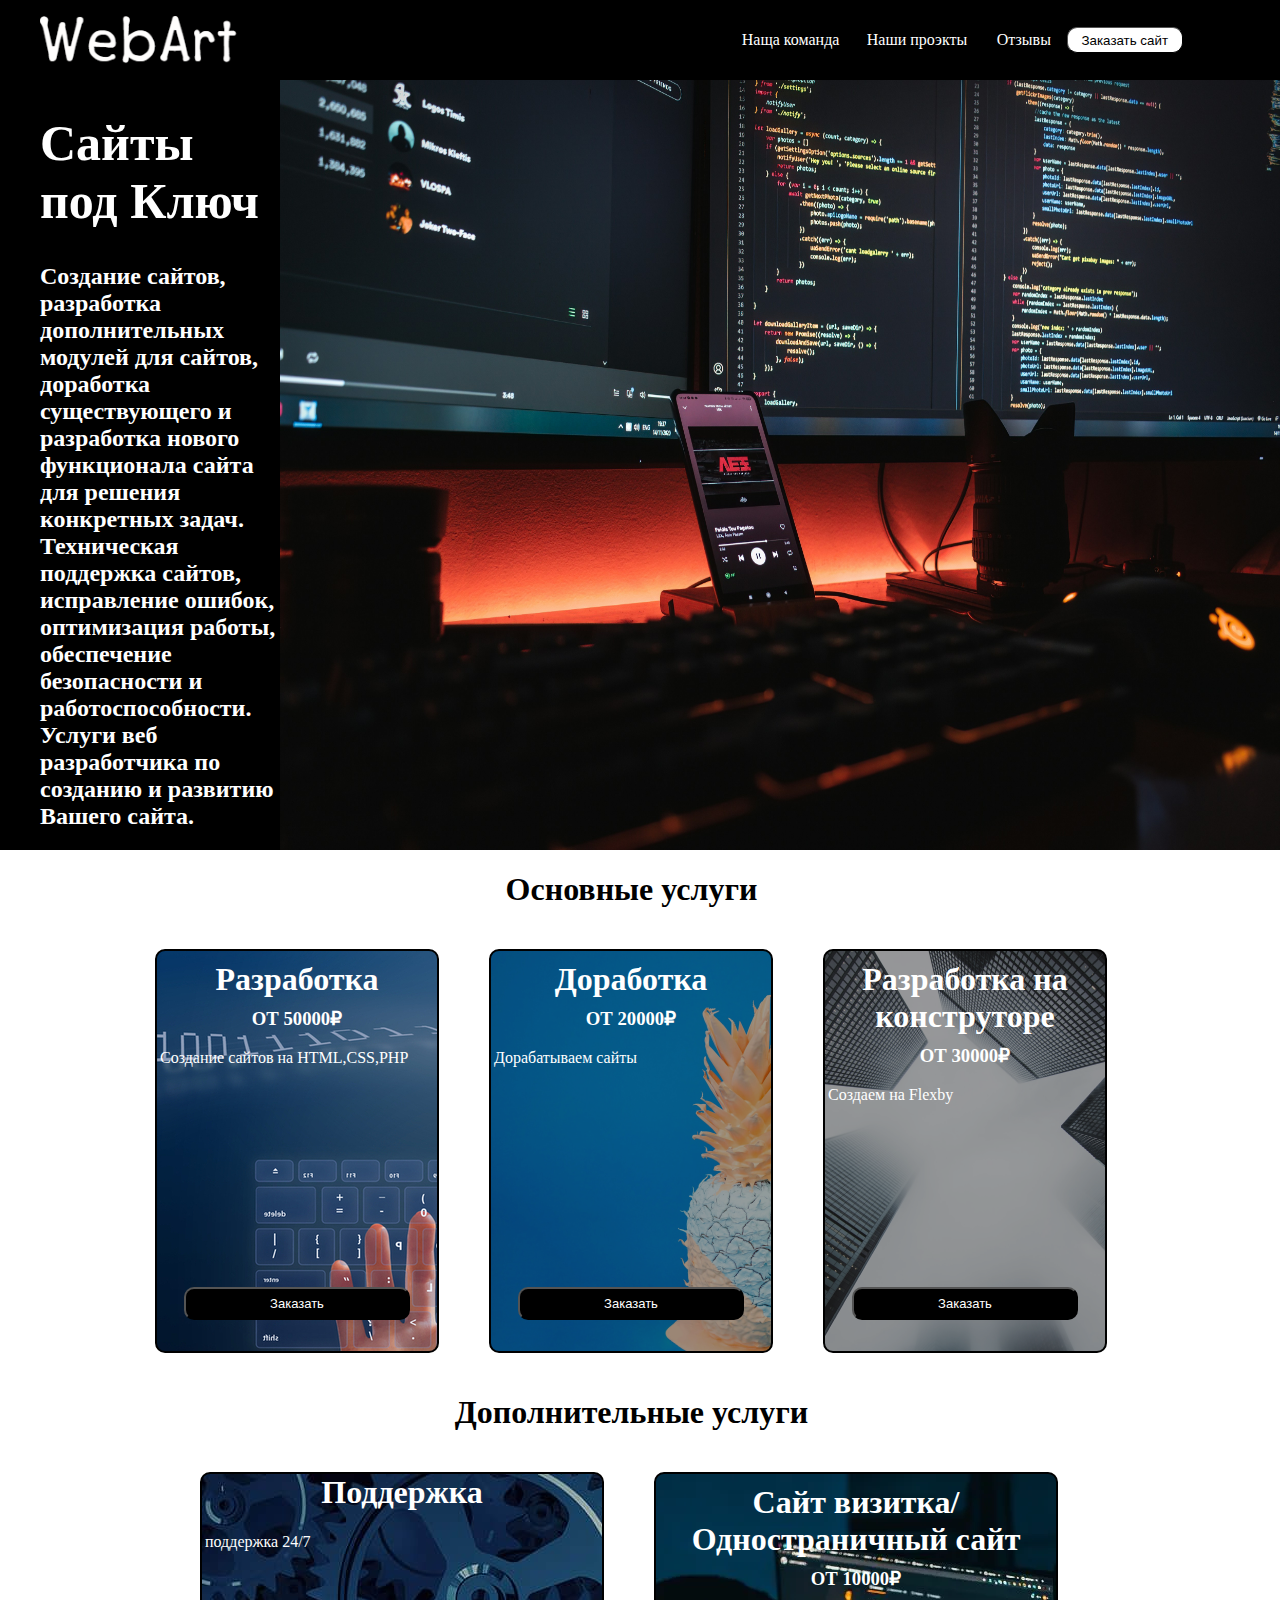
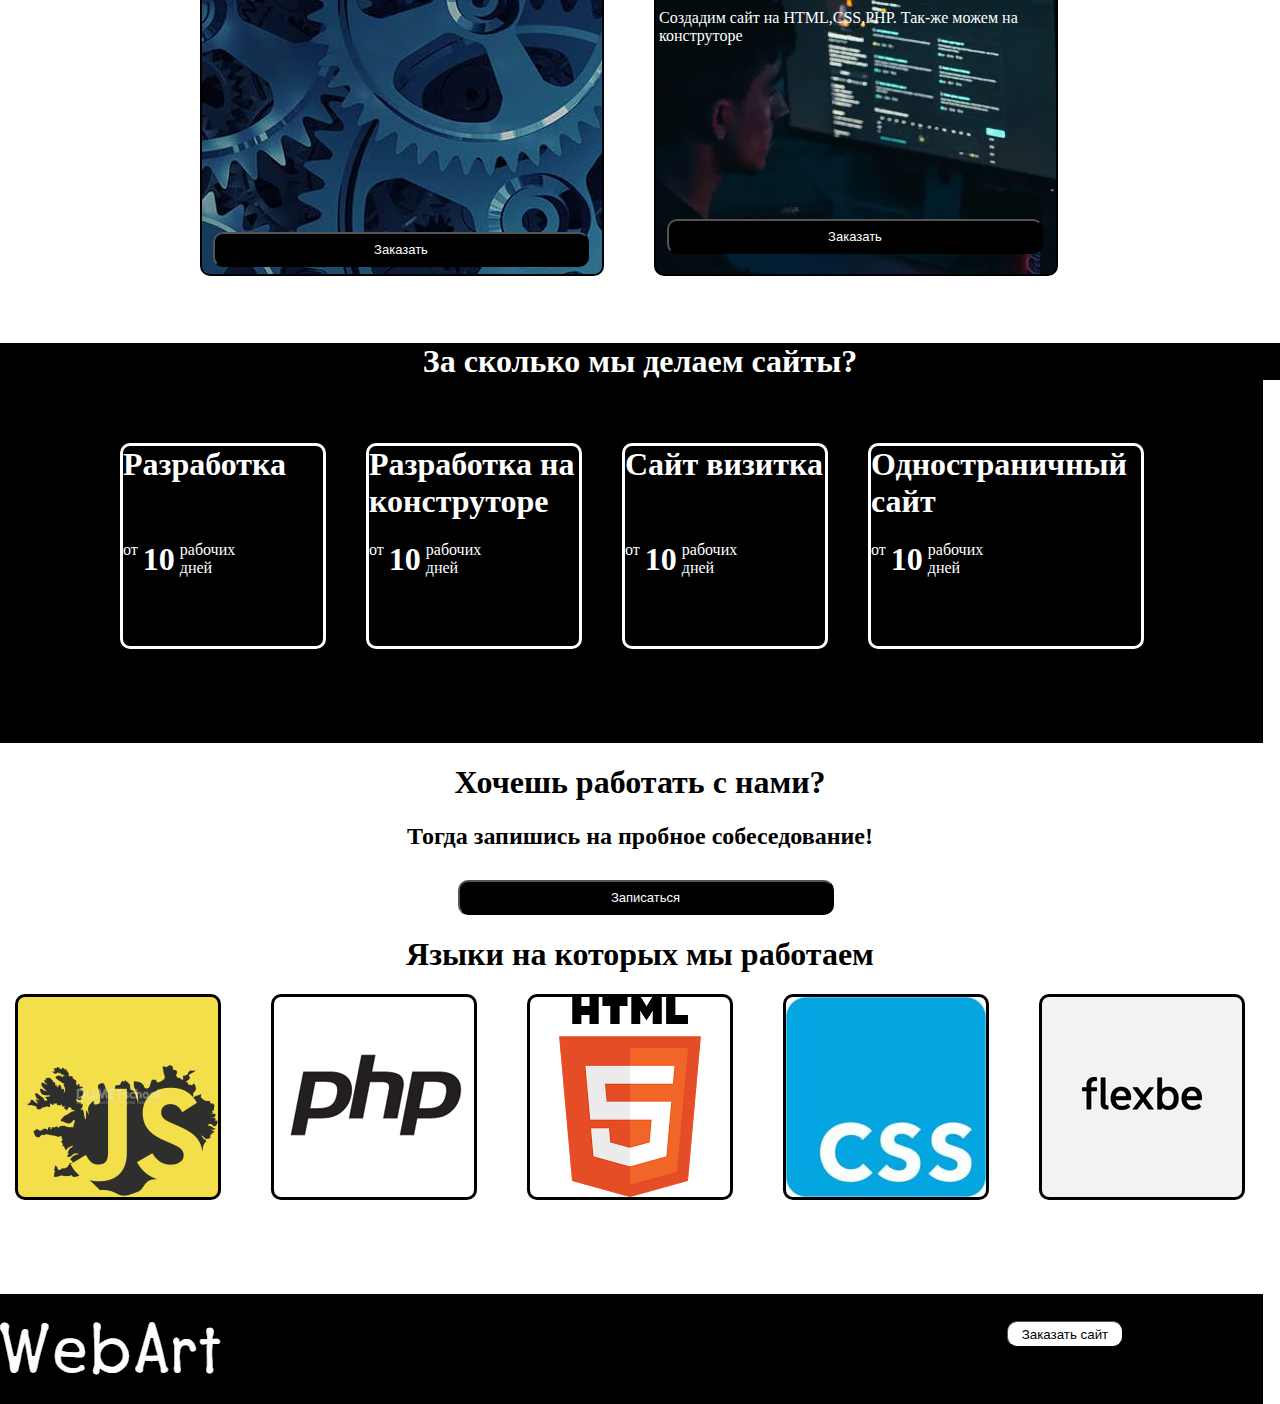
==== index.html @ 59c270d4 "Add files via upload" ====
<!DOCTYPE html>
<html lang="en">
<head>
    <meta charset="UTF-8">
    <meta name="viewport" content="width=device-width, initial-scale=1.0">
    <link rel="stylesheet" type="text/css" href="css/style.css" />
    <link rel="stylesheet" type="text/css" href="css/vid.css" />
    <title>CyberKids</title>
</head>
<body class="bod">
    <div class="header">
        <div class="headercenter">
            <a href="index.html"><img src="css/images/Вверх новый 2.png" class="kal"></a>   

            <div class="headerseredina">
                <a href="comanda.html" class="comanda">Наща команда</a>
                <a href="proecti.html" class="proecti">Наши проэкты</a>
                <a href="otzivi.html" class="otzivi">Отзывы</a>
            </div>

            <form action="zacaz.html">
            <button class="zakazatsayt">Заказать сайт</button>
            </form>
        </div>
    </div>
    <div class="posle">
        <div class="niz">
            <div class="alas">
                <h1 class="mom">Сайты под Ключ</h1>
                <h2 class="kol" >Создание сайтов, разработка дополнительных модулей для сайтов, доработка существующего и разработка нового функционала сайта для решения конкретных задач. Техническая поддержка сайтов, исправление ошибок, оптимизация работы, обеспечение безопасности и работоспособности. Услуги веб разработчика по созданию и развитию Вашего сайта.</h2>
            </div>
            <img src="css/images/chto-takoe-programmirovanie.jpg" class="zal">
        </div>
    </div>
    <div class="zeni">
        <center><h1 class="uslo" style="margin-bottom: 0px;">Основные услуги</h1></center>
        <div class="bog">
            <div class="formi">
                <center><h1 style="margin-top: 10px;margin-bottom: 0px;color: #FFFFFF">Разработка</h1></center>
                <center><h3 style="margin-top: 10px;color: #FFFFFF">ОТ 50000₽</h3></center>
                <li style="margin-left: 3px;color: #FFFFFF">Создание сайтов на HTML,CSS,PHP</li>
                <form action="razrabot.html"><button class="po">Заказать</button></form>
            </div>
            <div class="fo">
                <center><h1 style="margin-top: 10px;margin-bottom: 0px;color: #FFFFFF">Доработка</h1></center>
                <center><h3 style="margin-top: 10px;color: #FFFFFF">ОТ 20000₽</h3></center>
                <li style="margin-left: 3px;color: #FFFFFF">Дорабатываем сайты</li>
                <form action="dorabotka.html"><button class="o">Заказать</button></form>
            </div>
            <div class="f">
                <center><h1 style="margin-top: 10px;margin-bottom: 0px;color: #FFFFFF">Разработка на конструторе</h1></center>
                <center><h3 style="margin-top: 10px;color: #FFFFFF">ОТ 30000₽</h3></center>
                <li style="margin-left: 3px;color: #FFFFFF">Создаем на Flexby</li>
                <form action="lego.html"><button class="flo">Заказать</button></form>
            </div>
        </div>
        <center><h1 class="dopi" style="margin-top: 41px;margin-bottom: 0px;">Дополнительные услуги</h1></center>
        <div class="bog">
            <div class="l">
                <center><h1 style="margin-top: 10px;margin-top: 0px;color: #FFFFFF">Поддержка</h1></center>
                <li style="margin-left: 3px;color: #FFFFFF;margin-bottom: 51px;">поддержка 24/7</li>
                <form action="pod.html"><button class="yo">Заказать</button></form>
            </div>
            <div class="poylo">
                <center><h1 style="margin-top: 10px;margin-bottom: 0px;color: #FFFFFF">Сайт визитка/Одностраничный сайт</h1></center>
                <center><h3 style="margin-top: 10px;color: #FFFFFF">ОТ 10000₽</h3></center>
                <li style="margin-left: 3px;color: #FFFFFF">Создадим сайт на HTML,CSS,PHP. Так-же можем на конструторе</li>
                <form action="visit.html"><button class="poyl">Заказать</button></form>
            </div>
        </div>
    </div>
    <div class="jigf">
        <center><h1 style="margin-bottom: 0px;">За сколько мы делаем сайты?</h1></center>
    </div>
    <div class="vremya">
        <div class="vremya2">
            <h1 style="color: #FFFFFF;margin-top: 0px;">Разработка</h1>
            <div class="boginya" style="margin-top: 58px;">
                <div class="raz"><a style="color: #FFFFFF;">от</a></div>
                <div><h1 style="color: #FFFFFF;margin-top: 0px;margin-bottom: 0px;">10</h1></div>
                <div class="rab"><a style="color: #FFFFFF;">рабочих дней</a></div>
            </div>
        </div>
        <div class="vremya3">
            <h1 style="color: #FFFFFF;margin-top: 0px;">Разработка на конструторе</h1>
            <div class="boginya">
                <div class="raz"><a style="color: #FFFFFF;">от</a></div>
                <div><h1 style="color: #FFFFFF;margin-top: 0px;margin-bottom: 0px;">10</h1></div>
                <div class="rab"><a style="color: #FFFFFF;">рабочих дней</a></div>
            </div>
        </div>
        <div class="vremya4">
            <h1 style="color: #FFFFFF;margin-top: 0px;">Сайт визитка</h1>
            <div class="boginya" style="margin-top: 58px;">
                <div class="raz"><a style="color: #FFFFFF;">от</a></div>
                <div><h1 style="color: #FFFFFF;margin-top: 0px;margin-bottom: 0px;">10</h1></div>
                <div class="rab"><a style="color: #FFFFFF;">рабочих дней</a></div>
            </div>
        </div>
        <div class="vremya5">
            <h1 style="color: #FFFFFF;margin-top: 0px;">Одностраничный сайт</h1>
            <div class="boginya">
                <div class="raz"><a style="color: #FFFFFF;">от</a></div>
                <div><h1 style="color: #FFFFFF;margin-top: 0px;margin-bottom: 0px;">10</h1></div>
                <div class="rab"><a style="color: #FFFFFF;">рабочих дней</a></div>
            </div>
        </div>
    </div>
    <form action="zapisrabota.html">
        <center><h1>Хочешь работать с нами?</h1></center>
        <center><h2>Тогда запишись на пробное собеседование!</h2></center>
        <center><button class="youir">Записаться</button></center>
    </form>
<div>
    <center><h1>Языки на которых мы работаем</h1></center>
<div class="not">
    <div class="folk">
        <div class="tn">

        </div>
        <div class="ton">

        </div>
        <div class="tonic">

        </div>
    </div>
    <div class="folk">
        <div class="toni">

        </div>
        <div class="on">

        </div>
    </div>
</div>
</div>
    <div class="nro">
        <div>
            <img src="css/images/Вверх новый 2.png" style="margin-top: 10px;">
        </div>
        <form action="zacaz.html" class="kglh">
            <button class="zak">Заказать сайт</button>
        </form>
    </div>
</body>
</html>
---- css/style.css ----
.bod {
    margin-top: 0px;
    margin-right: 0px;
    margin-left: 0px;
    margin-bottom: 0px;
    background-color: rgb(255, 255, 255);
}

.bd {
    margin-top: 0px;
    margin-right: 0px;
    margin-left: 0px;
    margin-bottom: 0px;
    background-color: rgb(0, 0, 0);
}

.header {
    background-color: black;
}

.headercenter {
    height: 80px;
    display: flex;
    margin-left: 0px;
    margin-right: 0px;
}

.zakazatsayt {
    color: rgb(0, 0, 0);
    margin-left: 20px;
    margin-top: 27px;
    border-radius: 10px;
    background-color: rgb(255, 255, 255);
    border-color: rgb(0, 0, 0);
    width: 116px;
    height: 26px;
    border-left-width: 1px;
    border-bottom-width: 1px;
    border-right-width: 1px;
    border-top-width: 1px;

}

.headerseredina {
    display: flex;
    margin-left: 994px;
}

.comanda {
    text-decoration: none;
    color: rgb(255, 255, 255);
    width: 105px;
    margin-top: 31px;
    margin-left: 200px;
    height: 10px;
}

.proecti {
    text-decoration: none;
    color: rgb(255, 255, 255);
    width: 110px;
    margin-top: 31px;
    margin-left: 20px;
    height: 10px;
}

.otzivi{
    text-decoration: none;
    color: rgb(255, 255, 255);
    width: 50px;
    margin-top: 31px;
    margin-left: 20px;
    height: 10px;
}

.zapisrabota {
    text-decoration: none;
    color: rgb(255, 255, 255);
    width: 80px;
    margin-top: 21px;
    margin-left: 30px;
    height: 34px;
}

.comanda:hover {
    color: #0a7500;
    font-size: 17px;
}

.otzivi:hover {
    color: #0a7500;
    font-size: 17px;
}

.proecti:hover {
    color: #0a7500;
    font-size: 17px;
}

.niz{
    background-color: black;
    display: flex;
    flex-direction: row;
}

.zal{
    width: 1226px;
    margin-left: 0px;

}

.posle {
    margin-top: 0px;

}

.mom {
    color: rgb(255, 255, 255);
    font-size: 50px;
    margin-left: 145px;
}

.kol {
    color: rgb(255, 255, 255);
    margin-left: 40px;

}

.zakazatsaytsered {
    color: rgb(255, 255, 255);
    background-color: black;
    border-color: rgb(255, 255, 255);
    border-radius: 10px;
    width: 146px;
    height: 28px;
    margin-left: 250px;
}

.zeni {
    background-color: rgb(255, 255, 255);
    height: 1050px;
    width: 1903px;
}

.formi {
    margin-left: 475px;
    width: 280px;
    border-width:2px;
    border-style:solid;
    border-color:black;
    border-radius: 10px;
    height: 400px;
    margin-top: 41px;
    background-image: url(images/pasted_image_0.png);
}

.kal {
    height: 80px;
    margin-left: 40px;
}

.fo {
    margin-left: 50px;
    width: 280px;
    border-width:2px;
    border-style:solid;
    border-color:black;
    border-radius: 10px;
    height: 400px;
    margin-top: 41px;
    background-image: url(images/card2.png);
}

.f{
    width: 280px;
    margin-left: 50px;
    border-width:2px;
    border-style:solid;
    border-color:black;
    border-radius: 10px;
    height: 400px;
    margin-top: 41px;
    background-image: url(images/card1.png);
}

.po {
    background-color: rgb(0, 0, 0);
    color: rgb(255, 255, 255);
    border-color: rgb(0, 0, 0);
    border-radius: 10px;
    font-size: 13px;
    margin-top: 220px;
    width: 226px;
    height: 33px;
    margin-left: 27px;


}

.o {
    background-color: rgb(0, 0, 0);
    color: rgb(255, 255, 255);
    border-color: rgb(0, 0, 0);
    border-radius: 10px;
    width: 226px;
    height: 33px;
    margin-left: 27px;
    font-size: 13px;
    margin-top: 220px;

}

.flo {
    background-color: rgb(0, 0, 0);
    color: rgb(255, 255, 255);
    border-color: rgb(0, 0, 0);
    border-radius: 10px;
    width: 226px;
    height: 33px;
    margin-left: 27px;
    font-size: 13px;
    margin-top: 183px;

}

.bog {
    display: flex;
    flex-direction: row;

}

.l {
    width: 400px;
    margin-left: 520px;
    border-width:2px;
    border-style:solid;
    border-color:black;
    border-radius: 10px;
    height: 400px;
    margin-top: 41px;
    background-image: url(images/15d80bf281f0486763940e92e4c9e534.jpg);
}

.yo {
    background-color: rgb(0, 0, 0);
    color: rgb(255, 255, 255);
    border-color: rgb(0, 0, 0);
    border-radius: 10px;
    width: 376px;
    height: 35px;
    font-size: 13px;
    margin-left: 11px;
    margin-top: 230px;
}

.poylo {
    width: 400px;
    margin-left: 50px;
    border-width:2px;
    border-style:solid;
    border-color:black;
    border-radius: 10px;
    height: 400px;
    margin-top: 41px;
    background-image: url(images/dop.png);
}

.poyl {
    background-color: rgb(0, 0, 0);
    color: rgb(255, 255, 255);
    border-color: rgb(0, 0, 0);
    border-radius: 10px;
    width: 376px;
    height: 35px;
    font-size: 13px;
    margin-left: 11px;
    margin-top: 174px;
}

.vremya {
    background-color: rgb(0, 0, 0);
    height: 363px;
    width: 1903px;
    display: flex;
    flex-direction: row;
}

.vremya2 {
    width: 200px;
    height: 200px;
    margin-top: 63px;
    margin-left: 440px;
    border-color: rgb(255, 255, 255);
    border-radius: 10px;
    border-style: solid;

}

.raz {
    margin-right: 5px;

}

.rab {
    width: 40px;
    margin-left: 5px;
}

.vremya3 {
    width: 210px;
    height: 200px;
    margin-top: 63px;
    margin-left: 40px;
    border-color: rgb(255, 255, 255);
    border-radius: 10px;
    border-style: solid;

}

.vremya4 {
    width: 200px;
    height: 200px;
    margin-top: 63px;
    margin-left: 40px;
    border-color: rgb(255, 255, 255);
    border-radius: 10px;
    border-style: solid;

}

.vremya5 {
    width: 270px;
    height: 200px;
    margin-top: 63px;
    margin-left: 40px;
    border-color: rgb(255, 255, 255);
    border-radius: 10px;
    border-style: solid;

}

.not {
    display: flex;
    flex-direction: row;
    height: 300px;
    width: 1903px;
    background-color: rgb(255, 255, 255);
   
}

.ton {
    border-color: rgb(0, 0, 0);
    border-radius: 10px;
    border-style: solid;
    width: 210px;
    height: 200px;
    background-image: url(images/1b52f7a102851337f2502b6d24accdfa.png);
    margin-left: 50px;

}

.tonic {    
    border-color: rgb(0, 0, 0);
    border-radius: 10px;
    border-style: solid;
    width: 210px;
    height: 200px;
    background-image: url(images/html5.png);
    margin-left: 50px;

}

.toni {
    border-color: rgb(0, 0, 0);
    border-radius: 10px;
    border-style: solid;
    width: 210px;
    height: 200px;
    background-image: url(images/bc562e13d1c90cf468da42d1bd168fab.jpg);
    margin-left: 50px;

}

.on {
    border-color: rgb(0, 0, 0);
    border-radius: 10px;
    border-style: solid;
    width: 210px;
    height: 200px;
    background-image: url(images/medium_65711d03931c5a42e90e6a0a40b95eaa.jpg);
    margin-left: 50px;

}

.tn {
    border-color: rgb(0, 0, 0);
    border-radius: 10px;
    border-style: solid;
    width: 210px;
    height: 200px;
    background-image: url(images/Variabel-Dalam-pemrograman-Javascript.jpg);
    margin-left: 300px;

}

.nro {
    background-color: rgb(0, 0, 0);
    height: 110px;
    width: 1903px;
    display: flex;
    flex-direction: row;
}

.zak {
    color: rgb(0, 0, 0);
    margin-left: 1550px;
    margin-top: 27px;
    border-radius: 10px;
    background-color: rgb(255, 255, 255);
    border-color: rgb(0, 0, 0);
    width: 116px;
    height: 26px;
    border-left-width: 1px;
    border-bottom-width: 1px;
    border-right-width: 1px;
    border-top-width: 1px;
}

.nitrom {
    margin-left: 1270px;
    margin-left: 1270px;
    margin-right: 40px;

}

.vibor {
    display: flex;
    flex-direction: column;
}

.vibori {
    width: 246px;
    height: 31px;
    margin-bottom: 10px;
    border-radius: 10px;
    color: rgb(0, 0, 0);
    background-color: rgb(255, 255, 255);
}

.viborin {
    width: 246px;
    height: 31px;
    margin-bottom: 10px;
    border-radius: 10px;
}

.vibo {
    width: 246px;
    height: 31px;
    margin-bottom: 10px;
    border-radius: 10px;
}

.vib {
    width: 246px;
    height: 31px;
    margin-bottom: 10px;
    border-radius: 10px;
}

.vb {
    width: 246px;
    height: 31px;
    border-radius: 10px;
}

.bodali {
    background-repeat: no-repeat;
    background-size: cover;
    background-color: black;
    margin-top: 0px;
    margin-right: 0px;
    margin-left: 0px;
    margin-bottom: 0px;
}

.pif {
    display: flex;
    flex-direction: column;
    width: 305px;
    border-color: rgb(0, 0, 0);
    border-radius: 10px;
    border-style: solid;
}

.imya {
    margin-top: 0px;
    margin-bottom: 16px;
    color: rgb(255, 255, 255);
}

.n {
    margin-bottom: 8px;
    padding-right: 8px;
    padding-top: 8px;
    padding-bottom: 8px;
    padding-left: 8px;
    border-bottom-width: 1px;
    border-left-width: 1px;
    border-top-width: 1px;
    border-right-width: 1px;
    border-radius: 10px;


}

.e{
    margin-bottom: 8px;
    padding-right: 8px;
    padding-top: 8px;
    padding-bottom: 8px;
    padding-left: 8px;
    border-bottom-width: 1px;
    border-left-width: 1px;
    border-top-width: 1px;
    border-right-width: 1px;
    border-radius: 10px;

}

.p{
    margin-bottom: 8px;
    padding-right: 8px;
    padding-top: 8px;
    padding-bottom: 8px;
    padding-left: 8px;
    border-bottom-width: 1px;
    border-left-width: 1px;
    border-top-width: 1px;
    border-right-width: 1px;
    border-radius: 10px;

}

.oooo {
    padding-left: 8px;
    padding-top: 0px;
    padding-right: 8px;
    padding-bottom: 0px;
    border-bottom-width: 0px;
    border-right-width: 0px;
    border-top-width: 0px;
    border-left-width: 0px;
    height: 27px;
    width: 200px;
    border-radius: 10px;
    background-color: rgb(255, 255, 255);
    margin-top: 15px;
    margin-bottom: 0px;
    color: #000000;
    margin-left: 55px;

}

.razrab {
    border-color: rgb(255, 255, 255);
    border-radius: 10px;
    border-style: solid;
    width: 315px;
    height: 230px;
}

.razrabi {
    border-color: rgb(255, 255, 255);
    border-radius: 10px;
    border-style: solid;
    width: 315px;
    height: 250px;
}

.shkola {
    background-color: black;
    height: 1000px;
    width: 1903px;
}

.ribo {
    width: 800px;
}

.youir {
    background-color: rgb(0, 0, 0);
    color: rgb(255, 255, 255);
    border-color: rgb(0, 0, 0);
    border-radius: 10px;
    width: 376px;
    height: 35px;
    font-size: 13px;
    margin-left: 11px;
    margin-top: 10px;
}

.jigf {
    background-color: #000000;
    color: #ffffff;
}

.uslo {
    margin-left: auto;
}

.folk {
    display: flex;
    flex-direction: row;
}
---- css/vid.css ----
@media screen and (max-width:  1680px) {
    .mom {
        margin-left: 40px;
    } 

    .zal {
        width: 1141px;
    }

    .headerseredina {
        margin-left: 670px;
    }

    .formi {
        margin-left: 350px;
    }

    .l {
        margin-left: 385px;
    }

    .bog {
        width: 1440px;
    }

    .vremya2 {
        margin-left: 310px;
    }

    .vremya {
        width: 1640px;
    }

    .not {
        width: 1640px;
    }

    .tn {
        margin-left: 200px;
    }

    .zak {
        margin-left: 1150px;

    }

    .nro {
        width: 1640px;
    }
    
    .boginya {
        width: 100px;
        display: flex;
        flex-direction: row;
    }

    .zeni {
        width: 1640px;
    }

}

@media screen and (max-width:  1600px) {
    .mom {
        margin-left: 40px;
    } 

    .zal {
        width: 1141px;
    }

    .headerseredina {
        margin-left: 600px;
    }

    .formi {
        margin-left: 350px;
    }

    .l {
        margin-left: 385px;
    }

    .bog {
        width: 1583px;
    }

    .vremya2 {
        margin-left: 310px;
    }

    .vremya {
        width: 1583px;
    }

    .not {
        width: 1583px;
    }

    .tn {
        margin-left: 200px;
    }

    .zak {
        margin-left: 1070px;

    }

    .nro {
        width: 1583px;
    }
    
    .boginya {
        width: 100px;
        display: flex;
        flex-direction: row;
    }

    .zeni {
        width: 1583px;
    }

}

@media screen and (max-width:  1440px) {
    .mom {
        margin-left: 40px;
    } 

    .zal {
        width: 1141px;
    }

    .headerseredina {
        margin-left: 450px;
    }

    .formi {
        margin-left: 250px;
    }

    .l {
        margin-left: 285px;
    }

    .bog {
        width: 1423px;
    }

    .vremya2 {
        margin-left: 210px;
    }

    .vremya {
        width: 1423px;
    }

    .not {
        width: 1423px;
    }

    .tn {
        margin-left: 100px;
    }

    .zak {
        margin-left: 930px;

    }

    .nro {
        width: 1423px;
    }
    
    .boginya {
        width: 100px;
        display: flex;
        flex-direction: row;
    }

    .zeni {
        width: 1423px;
    }

}

@media screen and (max-width:  1366px) {
    .mom {
        margin-left: 40px;
    } 

    .zal {
        width: 1090px;
    }

    .headerseredina {
        margin-left: 370px;
    }

    .formi {
        margin-left: 250px;
    }

    .l {
        margin-left: 285px;
    }

    .bog {
        width: 1349px;
    }

    .vremya2 {
        margin-left: 210px;
    }

    .vremya {
        width: 1349px;
    }

    .not {
        width: 1349px;
    }

    .tn {
        margin-left: 30px;
    }

    .zak {
        margin-left: 860px;

    }

    .nro {
        width: 1349px;
    }
    
    .boginya {
        width: 100px;
        display: flex;
        flex-direction: row;
    }

    .zeni {
        width: 1349px;
    }

}

@media screen and (max-width:  1280px) {
    .mom {
        margin-left: 40px;
    } 

    .zal {
        width: 1000px;
    }

    .headerseredina {
        margin-left: 300px;
    }

    .formi {
        margin-left: 155px;
    }

    .l {
        margin-left: 200px;
    }

    .bog {
        width: 1263px;
    }

    .vremya2 {
        margin-left: 120px;
    }

    .vremya {
        width: 1263px;
    }

    .not {
        width: 1263px;
    }

    .tn {
        margin-left: 30px;
    }

    .zak {
        margin-left: 780px;

    }

    .nro {
        width: 1263px;
    }
    
    .boginya {
        width: 100px;
        display: flex;
        flex-direction: row;
    }

    .zeni {
        width: 1263px;
    }

    .tn {
        width: 200px;
        margin-left: 15px;
    }

    .ton {
        width: 200px;
    
    }
    
    .tonic {    
        width: 200px;
    
    }
    
    .toni {
        width: 200px;
    
    }
    
    .on {
        width: 200px;   
    
    }
    
}

@media screen and (max-width:  1128px) {
    .mom {
        margin-left: 40px;
    } 

    .zal {
        width: 860px;
    }

    .headerseredina {
        margin-left: 150px;
    }

    .formi {
        margin-left: 80px;
    }

    .l {
        margin-left: 140px;
    }

    .bog {
        width: 1111px;
    }

    .vremya2 {
        margin-left: 40px;
    }

    .vremya {
        width: 1111px;
    }

    .not {
        width: 1111px;
        flex-direction: column;
        height: 500px;
    }

    .tn {
        margin-left: 30px;
        margin-left: 190px;
    }

    .zak {
        margin-left: 620px;

    }

    .nro {
        width: 1111px;
    }
    
    .boginya {
        width: 100px;
        display: flex;
        flex-direction: row;
    }

    .zeni {
        width: 1111px;
    }

    .tn {
        width: 200px;
        margin-left: 190px;
    }

    .ton {
        width: 200px;
    
    }
    
    .tonic {    
        width: 200px;
    
    }
    
    .toni {
        width: 200px;
        margin-left: 300px;
        margin-top: 20px;
    
    }
    
    .on {
        width: 200px; 
        margin-top: 20px;  
    
    }
    
}

@media screen and (max-width:  1024px) {
    .mom {
        margin-left: 40px;
    } 

    .zal {
        width: 755px;
    }

    .headerseredina {
        margin-left: 40px;
    }

    .formi {
        margin-left: 30px;
    }

    .l {
        margin-left: 70px;
    }

    .bog {
        width: 1007px;
    }

    .vremya2 {
        margin-left: 10px;
    }

    .vremya3 {
        margin-left: 30px;
    }

    .vremya4 {
        margin-left: 30px;
    }

    .vremya5 {
        margin-left: 30px;
    }

    .vremya {
        width: 1007px;
    }

    .not {
        width: 1007px;
        flex-direction: column;
        height: 500px;
    }

    .tn {
        margin-left: 30px;
        margin-left: 150px;
    }

    .zak {
        margin-left: 520px;

    }

    .nro {
        width: 1007px;
    }
    
    .boginya {
        width: 100px;
        display: flex;
        flex-direction: row;
    }

    .zeni {
        width: 1007px;
    }

    .tn {
        width: 200px;
        margin-left: 190px;
    }

    .ton {
        width: 200px;
    
    }
    
    .tonic {    
        width: 200px;
    
    }
    
    .toni {
        width: 200px;
        margin-left: 260px;
        margin-top: 20px;
    
    }
    
    .on {
        width: 200px; 
        margin-top: 20px;  
    
    }
    
}

@media screen and (max-width:  800px) {
    .mom {
        margin-left: 210px;
    } 

    .zal {
        display: none;
    }

    .headerseredina {
        margin-left: 0px;
    }

    .comanda {
        margin-left: 130px;
    }

    .kal {
    margin-left: 0px;
    width: 200px;
    height: 60px;

    }

    .formi {
        margin-left: 15px;
        width: 240px;
    }

    .fo {
        margin-left: 15px;
        width: 240px;
    }

    .f {
        margin-left: 15px;
        width: 240px;
    }

    .l {
        margin-left: 35px;
        width: 350px;
    }

    .poylo {
        margin-left: 10px;
        width: 350px;

    }

    .po {
        margin-left: 7px;
        margin-top: 202px;
    }

    .o {
        margin-left: 7px;
    }

    .flo {
        margin-left: 7px;
    }

    .yo {
        width: 331px;
        margin-top: 218px;
    }

    .poyl {
        width: 331px;
    }

    .bog {
        width: 783px;
    }

    .vremya2 {
        margin-left: 40px;
    }

    .vremya3 {
        margin-left: 30px;
    }

    .vremya4 {
        margin-left: 30px;
    }

    .vremya5 {
        display: none;
    }

    .vremya {
        width: 783px;
    }

    .not {
        width: 783px;
        flex-direction: column;
        height: 500px;
    }

    .tn {
        margin-left: 30px;
        margin-left: 150px;
    }

    .zak {
        margin-left: 300px;

    }

    .nro {
        width: 783px;
    }
    
    .boginya {
        width: 100px;
        display: flex;
        flex-direction: row;
    }

    .zeni {
        width: 783px;
    }

    .tn {
        width: 200px;
        margin-left: 30px;
    }

    .ton {
        width: 200px;
    
    }
    
    .tonic {    
        width: 200px;
    
    }
    
    .toni {
        width: 200px;
        margin-left: 150px;
        margin-top: 20px;
    
    }
    
    .on {
        width: 200px; 
        margin-top: 20px;  
    
    }

    .kglh {
        width: 400px;
    }
    
}































@media screen and (max-width:  370px){
    
    .headercenter{
        margin-left: 0px;
        flex-direction: column;
    }

    .kal {
        margin-left: 49px;
    }

    .comanda {
        margin-left: 17px;
        margin-right: 30px;
        margin-top: 10px;
    }

    .proecti {
        margin-left: 0px;
        margin-right: 30px;
        margin-top: 10px;
    }

    .otzivi {
        margin-left: 0px;
        margin-top: 10px;
    }

    .mom{
        margin-left: 50px;
        width: 300px;
        margin-top: 0px;
    } 

    .bog{
        flex-direction: column;
        width: 70px;
    }

    .formi {
        margin-left: 50px;
    }

    .l {
        margin-left: 50px;
        width: 284px;
    
    }

    .yo {
        width: 226px;
        margin-left: 27px;
    }

    .poyl {
        margin-top: 130px;
        width: 242px;
        margin-left: 27px;
    }

    .poylo {
        width: 284px;
    }

    .vremya {
        margin-top: 1350px;
    }

    .dopi{
        width: 370;
    }

    .uslo{
        width: 370px;
    }

    .cen {
        width: 370px;
    }

    .vremya {
        flex-direction: column;
        height: 1350px;
        width: 370px;
    }

    .vremya2 {
        margin-left: 80px;
    }

    .vremya3 {
        margin-left: 70px;
    }
    
    .vremya4 {
        margin-left: 80px;
    }
    .vremya5 {
        margin-left: 60px;
    }

    .zal {
        display: none;
    }

    .not {
        flex-direction: column;
        height: 1200px;
        width: 370px;
    }

    .tn {
        margin-left: 80px;
    }

    .ton{
        margin-top: 30px;
        margin-left: 80px;
    }

    .tonic {
        margin-top: 30px;
        margin-left: 80px;
    }

    .toni {
        margin-top: 30px;
        margin-left: 80px;
    }

    .on {
        margin-top: 30px;
        margin-left: 80px;
    }

    .nitron {
        margin-left: 0px;
    }

    .nro {
        width: 370px;
        height: 500px;
        flex-direction: column;
    }

    .nitrom {
        margin-left: 0px;
    }

    .headerseredina {
        width: 370px;
    }

    .zakazatsayt {
        margin-left: 134px;
    }

    .zeni {
        width: 370px;
    }

    .razrab {
        margin-top: 100px;
    }

    .razrabi {
        margin-top: 100px;
    }

    .alas {
        margin-top: 100px;
    } 

    .joj {
        margin-top: 100px;
    }

    
}
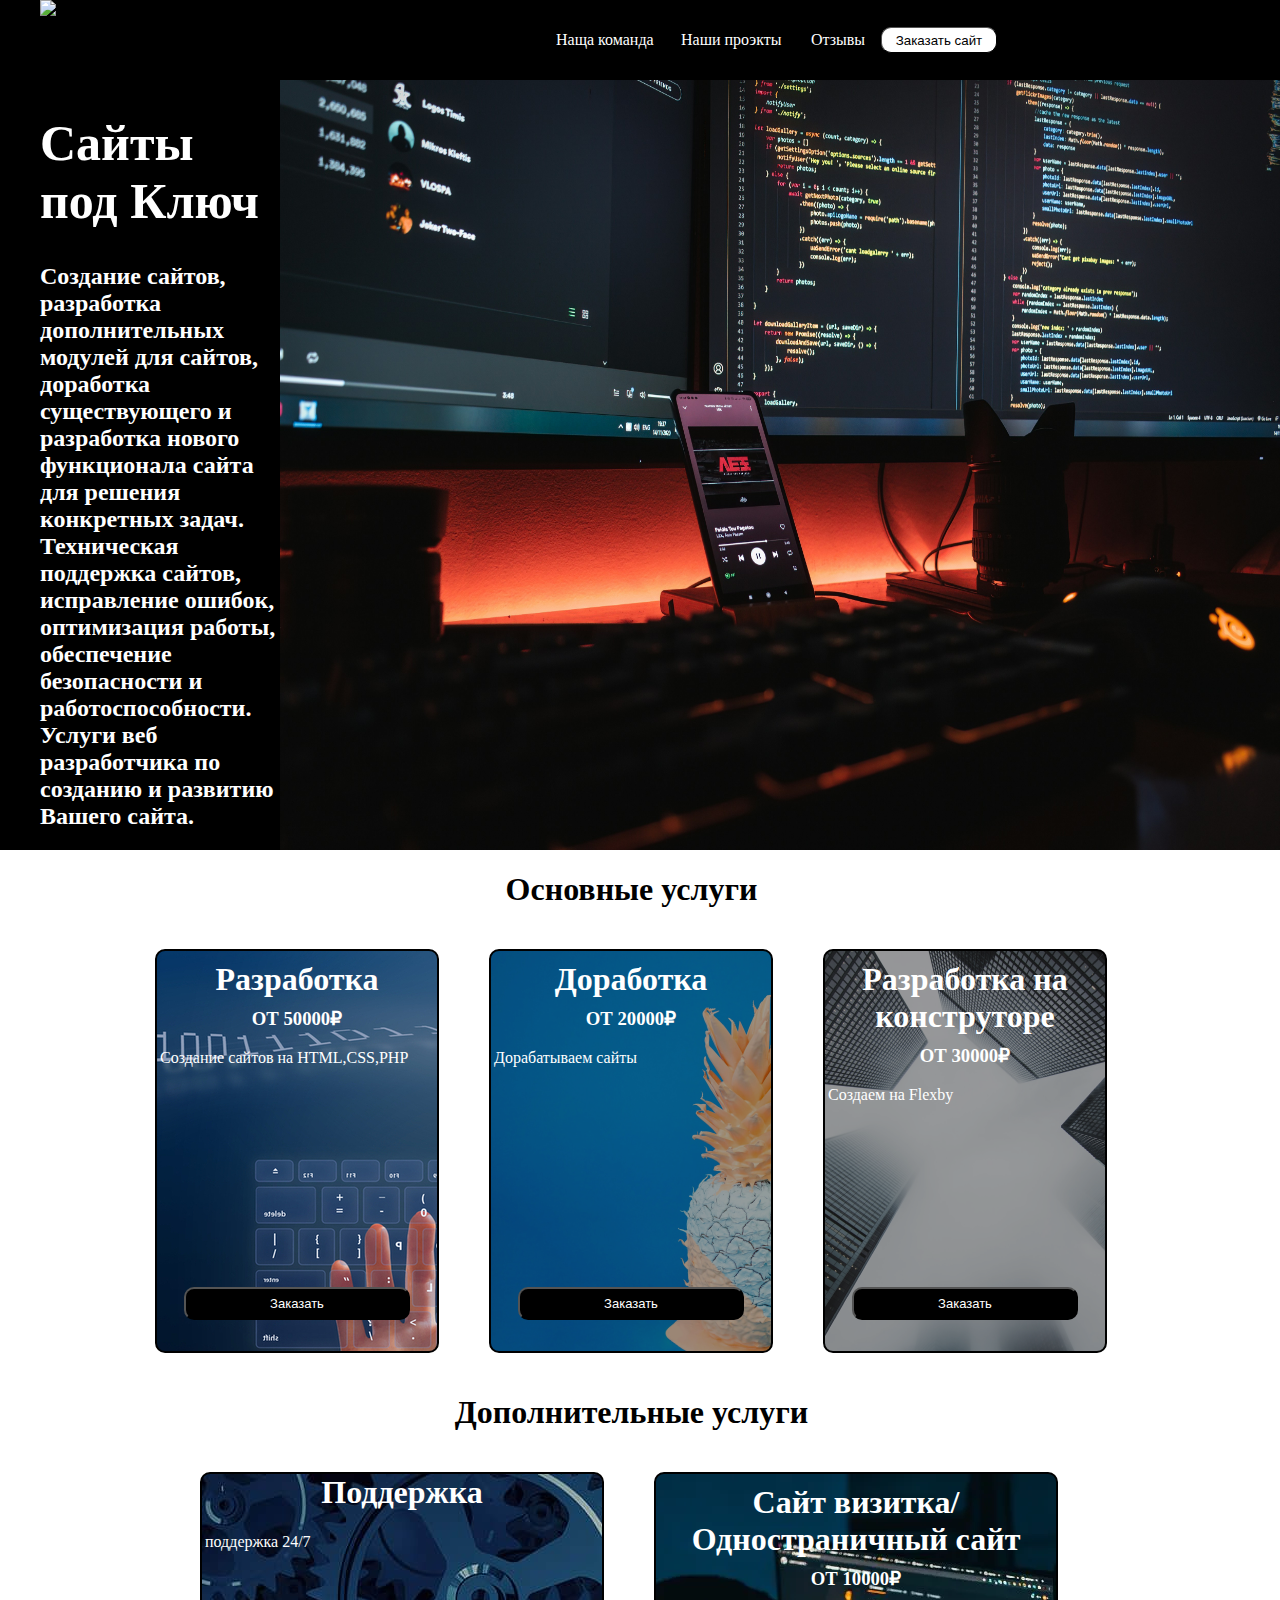
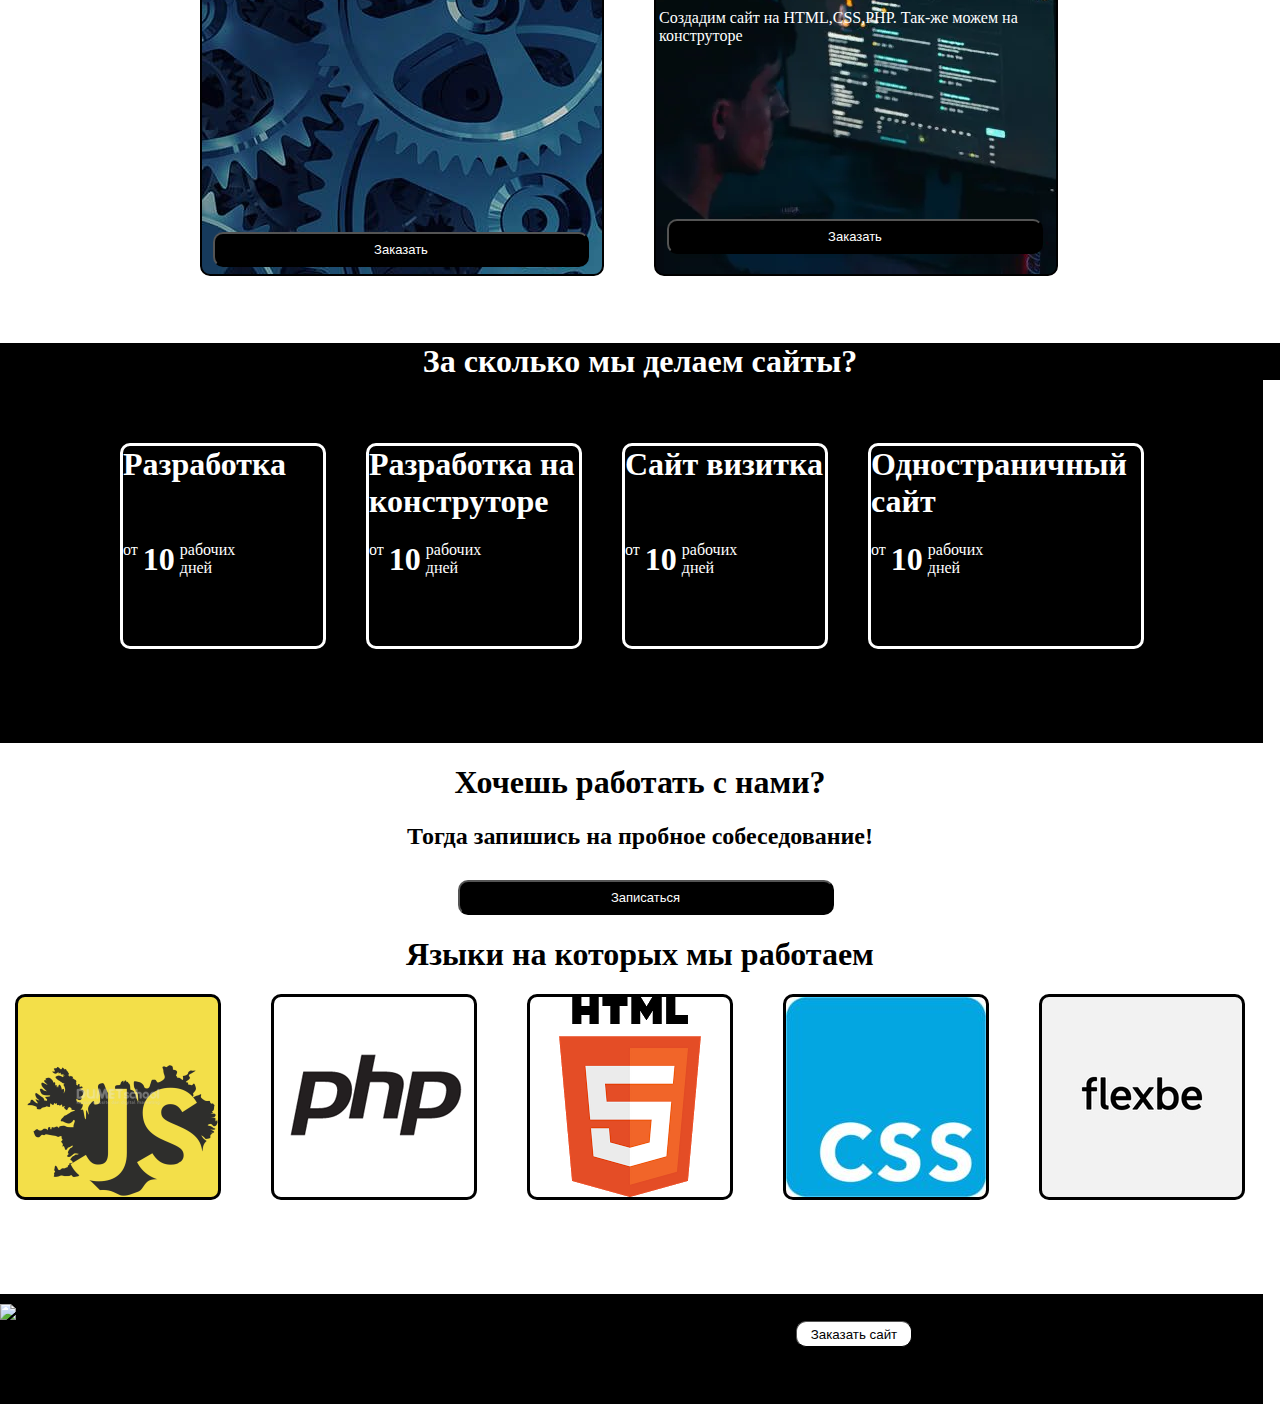
==== commit bafddc6d: "Update index.html" ====
--- a/index.html
+++ b/index.html
@@ -5,12 +5,16 @@
     <meta name="viewport" content="width=device-width, initial-scale=1.0">
     <link rel="stylesheet" type="text/css" href="css/style.css" />
     <link rel="stylesheet" type="text/css" href="css/vid.css" />
+    <link rel="apple-touch-icon" sizes="180x180" href="ico/apple-touch-icon.png">
+    <link rel="icon" type="image/png" sizes="32x32" href="ico/favicon-32x32.png">
+    <link rel="icon" type="image/png" sizes="16x16" href="ico/favicon-16x16.png">
+    <link rel="manifest" href="/site.webmanifest">
     <title>CyberKids</title>
 </head>
 <body class="bod">
     <div class="header">
         <div class="headercenter">
-            <a href="index.html"><img src="css/images/Вверх новый 2.png" class="kal"></a>   
+            <a href="index.html"><img src="css/images/вверх новый 3.png" class="kal"></a>   
 
             <div class="headerseredina">
                 <a href="comanda.html" class="comanda">Наща команда</a>
@@ -137,11 +141,11 @@
 </div>
     <div class="nro">
         <div>
-            <img src="css/images/Вверх новый 2.png" style="margin-top: 10px;">
+            <img src="css/images/вверх новый 3.png" style="margin-top: 10px;">
         </div>
         <form action="zacaz.html" class="kglh">
             <button class="zak">Заказать сайт</button>
         </form>
     </div>
 </body>
-</html>+</html>
